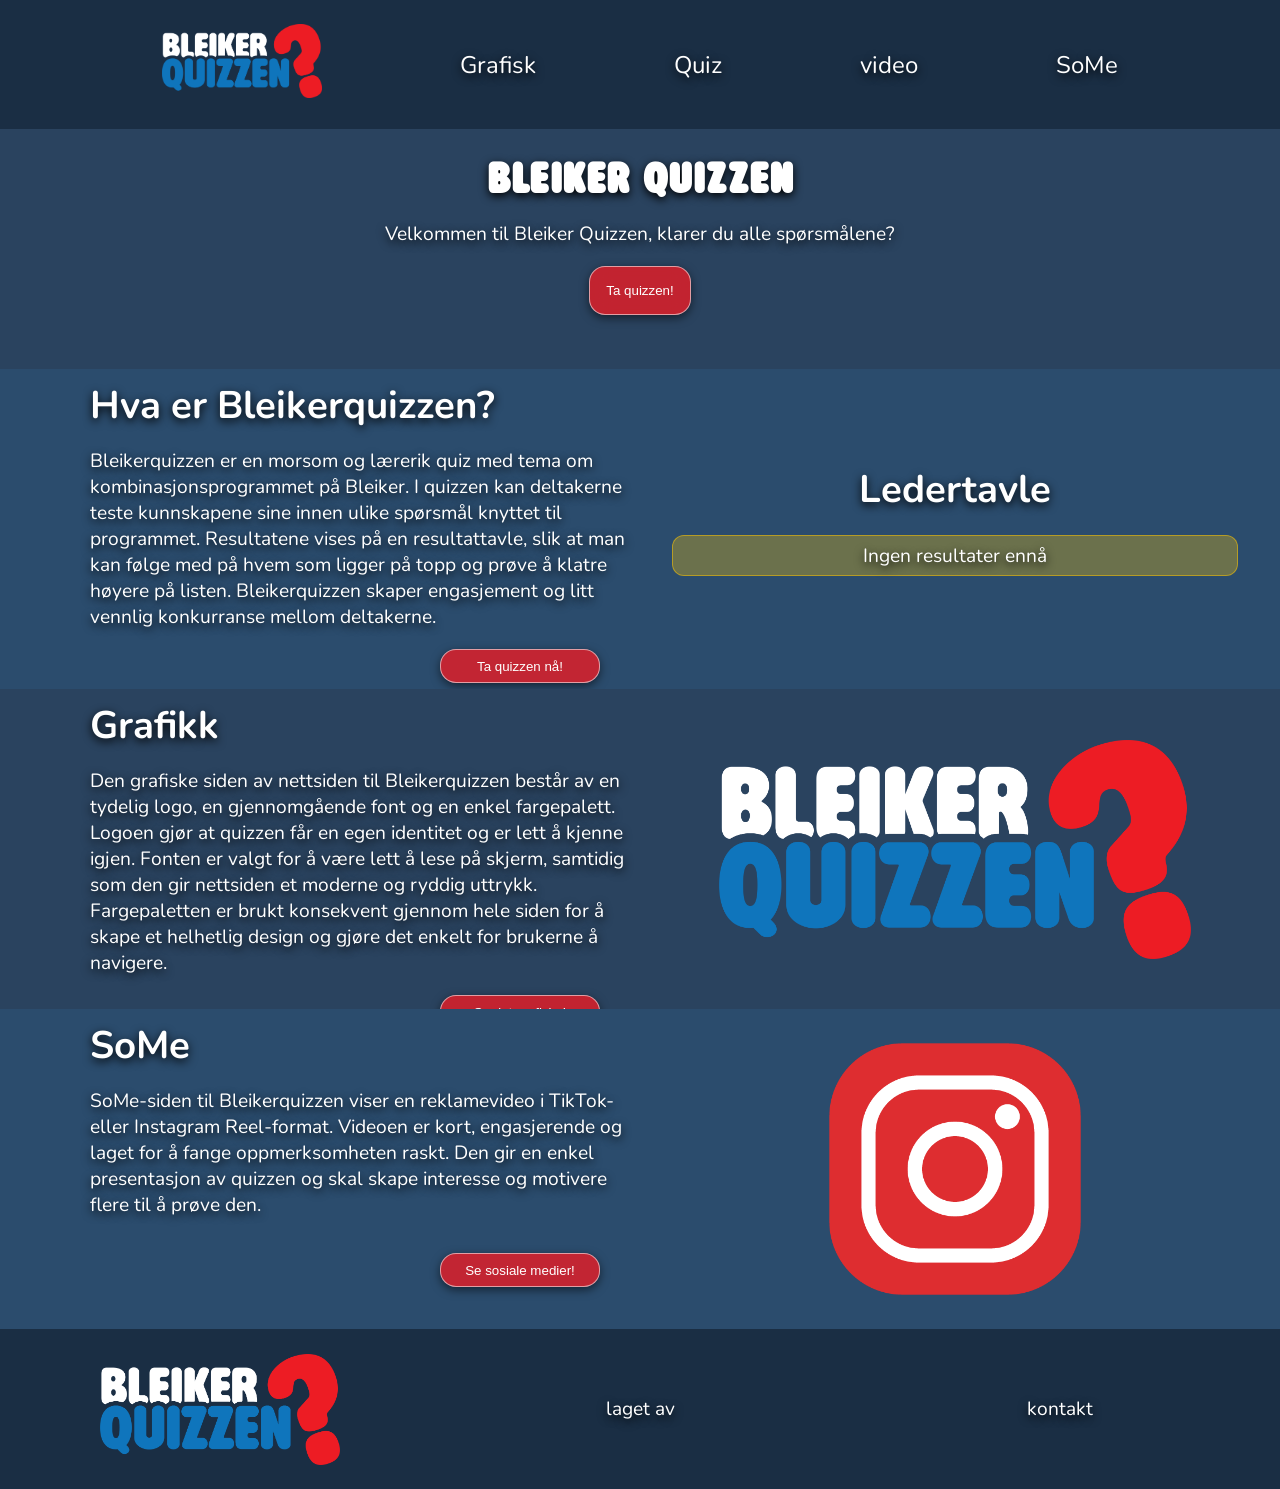
==== index.html @ 2717320d "added new info section" ====
<html lang="en">
  <head>
    <meta charset="UTF-8" />
    <meta name="viewport" content="width=device-width, initial-scale=1.0" />
    <title>Bleikerquizzen</title>
    <link rel="stylesheet" href="./css/main.css" />
    <script src="./js/script.js" defer></script>
  </head>

  <body>
    <ul>
      <li><a href="./index.html"><img src="../img/bleikerquizzen-lys.png" alt="" /></a></li>
      <li class="hoverline"><a href="./html/grafisk.html">Grafisk</a></li>
      <li class="hoverline"><a href="../html/quiz.html">Quiz</a></li>
      <li class="hoverline"><a href="./html/video.html">video</a></li>
      <li class="hoverline"><a href="./html/SoMe.html">SoMe</a></li>
    </ul>
    
    <div class="hero">
      <h1 id="mainheader">Bleiker Quizzen</h1>
      <p id="headerinfo">
        Velkommen til Bleiker Quizzen, klarer du alle spørsmålene?
      </p>

      <div id="herobuttons">
        <button><a href="./html/quiz.html">Ta quizzen!</a></button>
      </div>
    </div>



    <div class="info">
      <div id="infoLeft">
        <h1>Hva er Bleikerquizzen?</h1>
        <p>
            Bleikerquizzen er en morsom og lærerik quiz med tema om kombinasjonsprogrammet på Bleiker. I quizzen kan deltakerne
            teste kunnskapene sine innen ulike spørsmål knyttet til programmet. Resultatene vises på en resultattavle, slik at man
            kan følge med på hvem som ligger på topp og prøve å klatre høyere på listen. Bleikerquizzen skaper engasjement og litt
            vennlig konkurranse mellom deltakerne.
        </p>
        <button><a href="./html/quiz.html">Ta quizzen nå!</a></button>
      </div>
        <div id="infoRight">
          <div id="homeleaderboard">
            <h1>Ledertavle</h1>
            <ol id="homeLeaderboardList"></ol>
          </div>
        </div>
    </div>


    <div class="info" id="info2">
          <div id="infoLeft">
            <h1>Grafikk</h1>
            <p>
              Den grafiske siden av nettsiden til Bleikerquizzen består av en tydelig logo, en gjennomgående font og en enkel
              fargepalett. Logoen gjør at quizzen får en egen identitet og er lett å kjenne igjen. Fonten er valgt for å være lett å
              lese på skjerm, samtidig som den gir nettsiden et moderne og ryddig uttrykk. Fargepaletten er brukt konsekvent gjennom
              hele siden for å skape et helhetlig design og gjøre det enkelt for brukerne å navigere.
            </p>
            <button><a href="./html/grafisk.html">Se det grafiske!</a></button>
          </div>
            <div id="infoRight">
              <img src="./img/bleikerquizzen-lys.png" alt="">
            </div>
        </div>

    <div class="info" id="info">
          <div id="infoLeft">
            <h1>SoMe</h1>
            <p>
              SoMe-siden til Bleikerquizzen viser en reklamevideo i TikTok- eller Instagram Reel-format. Videoen er kort, engasjerende
              og laget for å fange oppmerksomheten raskt. Den gir en enkel presentasjon av quizzen og skal skape interesse og motivere
              flere til å prøve den.
            </p>
            <button><a href="./html/SoMe.html">Se sosiale medier!</a></button>
          </div>
            <div id="infoRight2">
              <img src="./img/instagram-red.png" alt="">
            </div>
        </div>



    <footer>
      <div id="footerLeft">
        <img src="./img/bleikerquizzen-lys.png" alt="" />
      </div>

      <div id="footerMiddle">
        <a href="">laget av</a>
      </div>

      <div id="footerRight">
        <a href="">kontakt</a>
      </div>
    </footer>
</body>
</html>
---- css/main.css ----
body {
    margin: 0;
    background-color: var(--maincolor1);
    color: white;
    font-family: 'nunito';
    font-size: 1.2rem;
    text-shadow: 0 3px 10px black;
}

* {
    box-sizing: border-box;
}


:root {
    --header-footer: rgb(26, 46, 68);
    --maincolor1: rgb(42, 67, 95);
    --maincolor2: rgb(43, 76, 109);
}

@font-face {
    font-family:'nunito';
    src: url(../fonts/Nunito/Nunito-VariableFont_wght.ttf);
}



/* body {
    margin: 0;
    background: repeating-linear-gradient(
     45deg,
     var(--stripebgcol1),
     var(--stripebgcol1) 1vw,
     var(--stripebgcol2) 1vw,
     var(--stripebgcol2) 2vw);
    position: relative;
} */


img {
    width: 10rem;
}

ul {
    display: flex;
    flex-direction: row;
    background-color: var(--header-footer);
    list-style: none;
    justify-content: space-evenly;
    padding: 1.5rem;
    align-items: center;
    margin: 0;
}

a {
    text-decoration: none;
    color: white;
}

ul a {
    font-size: 1.5rem;
}


li {
    transition: 0.2s;
    position: relative;
}

li:hover {
    transform: scale(1.2);
}

#homeLeaderboardList li:hover,
#leaderboardList li:hover {
  transform: scale(1.05);
}

#homeLeaderboardList li:nth-child(1),
#leaderboardList li:nth-child(1) {
  background-color: rgba(255, 200, 0, 0.3);
  border: 1px solid rgba(255, 200, 0, 0.5);
}

#homeLeaderboardList li:nth-child(2),
#leaderboardList li:nth-child(2) {
  background-color: rgba(180, 180, 180, 0.3);
  border: 1px solid rgba(180, 180, 180, 0.5);
}

#homeLeaderboardList li:nth-child(3),
#leaderboardList li:nth-child(3) {
  background-color: rgba(180, 100, 30, 0.3);
  border: 1px solid rgba(180, 100, 30, 0.5);
}

.hoverline::after {
    content: '';
    position: absolute;
    left: 50%;
    bottom: -5px;
    width: 0%;
    transform: translateX(-50%);
    height: 1px;
    background-color: white;
    transition: width 0.6s ease;
}

.hoverline:hover::after {
    width: 100%;
}


.hero {
    height: 15rem;
    width: 100%;
    background-color: var(--maincolor1);
    text-align: center;
    justify-content: center;
    padding: 10px 100px;
}

#herobuttons {
    justify-content: center;
    display: flex;
    gap: 50px;
}

#mainheader {
    font-family: 'alphabetsoup';
}



.info {
    width: 100%;
    height: 20rem;
    background-color: var(--maincolor2);
    backdrop-filter: blur(2px);
    padding: 10px;
    display: flex;
}

#infoRight img {
    width: 75%;
} 

#infoRight2 img {
    width: 40%;
}


#info2 {
    background-color: var(--maincolor1);
}

#infoLeft h1 {
    margin: 0rem 0rem 1rem 5rem;
}

#infoLeft p {
    margin-top: 0;
    margin-left: 5rem;
}

#infoLeft {
    width: 50%;
    height: 100%;
    display: flex;
    flex-direction: column;
}

#infoLeft button {
    width: 10rem;
    height: 2rem;
    margin-top: auto;
    margin-right: 2.5rem;
    margin-bottom: 2rem;
    align-self: flex-end;
}

#infoRight, #infoRight2 {
    display: flex;
    width: 50%;
    justify-content: center;
    align-items: center;
}

#homeleaderboard {
    display: flex;
    flex-direction: column;
}

#homeleaderboard h1 {
    margin: 0rem;
}



footer {
    display: flex;
    background-color: var(--header-footer);
    margin-top: auto;
    height: 10rem;
    text-align: center;
    align-items: center;
    padding: 10px;
}


#footerleft img {
    width: 15rem;
}

#footerLeft,
#footerMiddle,
#footerRight {
    height: 100%;
    width:calc(100%/3);
    display: flex;
    align-items: center;
    justify-content: center;
}


button a {
    color: rgb(255, 255, 255);
}

button {
    border-radius: 1rem;
    padding: 1rem;
    display: flex;
    justify-content: center;
    align-items: center;
    transition: 0.2s;
    background-color: #ed1c23c7;
    border: 1.5px solid rgba(255, 255, 255, 0.553);
    backdrop-filter: blur(10px);
    color: white;
    box-shadow: 0 3px 10px rgba(0, 0, 0, 0.537);
}

button:hover {
    cursor: pointer;
    transform: scale(1.1);
}


#homeleaderboard {
  width: 100%;
  padding: 1rem 2rem;
  text-align: center;
}

#homeleaderboard h2 {
  font-size: 1.8rem;
  margin-bottom: 1rem;
}

#homeLeaderboardList {
  list-style: none;
  padding: 0;
  display: flex;
  flex-direction: column;
  gap: 0.5rem;
}

#homeLeaderboardList li {
  font-size: 1.2rem;
  background-color: rgba(255,255,255,0.1);
  border-radius: 0.75rem;
  padding: 0.4rem 1.5rem;
  display: flex;
  justify-content: space-between;
}

/*//////////////////////////////////////////////////////////////////////////////////////*/



.quizhero {
    width: 100%;
    height: fit-content;
    min-height: 55rem;
    background-color: var(--maincolor1);
    display: flex;
    flex-direction: column;
    text-align: center;
    padding: 2rem;
}

.quizhero p, h1 {
    margin: 1rem;
}

.quizhero p {font-size: 2rem;}
.quizhero h1 {font-size: 4rem; margin: 10px;}

#quiz {
    display: flex;
    justify-content: center;
    width: 100%;
}

#quizbuttons {
    padding-top: 2rem;
    display: flex;
    flex-wrap: wrap;
    gap: 2rem;
    width: fit-content;
    max-width: 60rem;
    min-width: 40rem;
    justify-content: center;
}

#quizbuttons button {
  border-radius: 1rem;
  font-size: 1.8rem;
  width: 20rem;
  max-width: 20rem;
  height: fit-content;
  padding: 1rem;
}

#next {
    display: flex;
    justify-content: flex-end;
    padding-right: 5rem;
}

#next button {
    width: 10rem;
    font-size: 2rem;
}

.correct {
    background-color: rgba(52, 143, 217, 0.75);
}

.wrong {
    background-color: rgb(146, 146, 146);
}

/* leaderboard */


#nameentry {
  display: flex;
  flex-direction: column;
  align-items: center;
  gap: 1rem;
  margin: 1.5rem 0;
}

#nameInput {
  font-size: 1.5rem;
  padding: 0.75rem 1.25rem;
  border-radius: 1rem;
  border: 1.5px solid rgba(255,255,255,0.4);
  background-color: rgba(255,255,255,0.1);
  color: white;
  text-align: center;
  outline: none;
  font-family: 'nunito';
}

#nameInput::placeholder {
  color: rgba(255,255,255,0.5);
}

#leaderboard {
  margin-top: 2rem;
}

#leaderboardList {
  list-style: none;
  padding: 0;
  display: flex;
  flex-direction: column;
  align-items: center;
  gap: 0.5rem;
  margin-bottom: 1.5rem;
}

#leaderboardList li {
  font-size: 1.5rem;
  background-color: rgba(255,255,255,0.1);
  border-radius: 0.75rem;
  padding: 0.5rem 2rem;
  width: 20rem;
  display: flex;
  justify-content: space-between;
}

#leaderboardList li:first-child {
  background-color: rgba(255, 200, 0, 0.25);
  font-weight: bold;
}


/*//////////////////////////////////////////////*/


.grafiskhero {
    width: 100%;
    display: flex;
    flex-direction: column;
    align-items: center;
}

.logografisk {
    display: flex;
}

.grafiskhero img {
    margin: 2rem;
    width: 30rem;
}

#colorpallete {
    width: 100%;
    display: flex;
    gap: 2rem;
    background-color: var(--maincolor2);
    backdrop-filter: blur(5px);
    justify-content: center;
    padding: 2rem 0;
}

#colorpallete div {
    margin: 1rem;
    padding: 1.5rem;
    border-radius: 2rem;
    height: fit-content;
    width: 15rem;
    transition: 0.3s;
}

#colorpallete div:hover {
    transform: scale(1.1);
}

#color1 {background-color: #ed1c24;}

#color2 {background-color: #1c75bc;}

#color3 {background-color: #000000;}

#color4 {
    background-color: #ffffff;
    color: black;
    text-shadow: 0 3px 10px rgba(0, 0, 0, 0.403);
}


@font-face {
  font-family: 'alphabetsoup';
  src: url('../fonts/t.h.alphabetsoupregular.ttf');
}

.fontgrafisk {
    justify-content: center;
    display: flex;
    gap: 5rem;
}

#alphabetsoup {
    font-family: 'alphabetsoup';
}

#nunito {
    font-family: 'nunito';
}

/*//////////////////////////////////////////////////////////*/

.videohero {
    display: flex;
    flex-direction: column;
    align-items: center;
    padding: 2rem;
}

.videohero iframe {
    width: calc(426px * 2);
    height: calc(240px * 2);
}


/* ///////////////////////////////////////////////////////// */

.somehero {
    display: flex;
    flex-direction: column;
    justify-content: center;
    align-items: center;
    padding-bottom: 5rem;
}
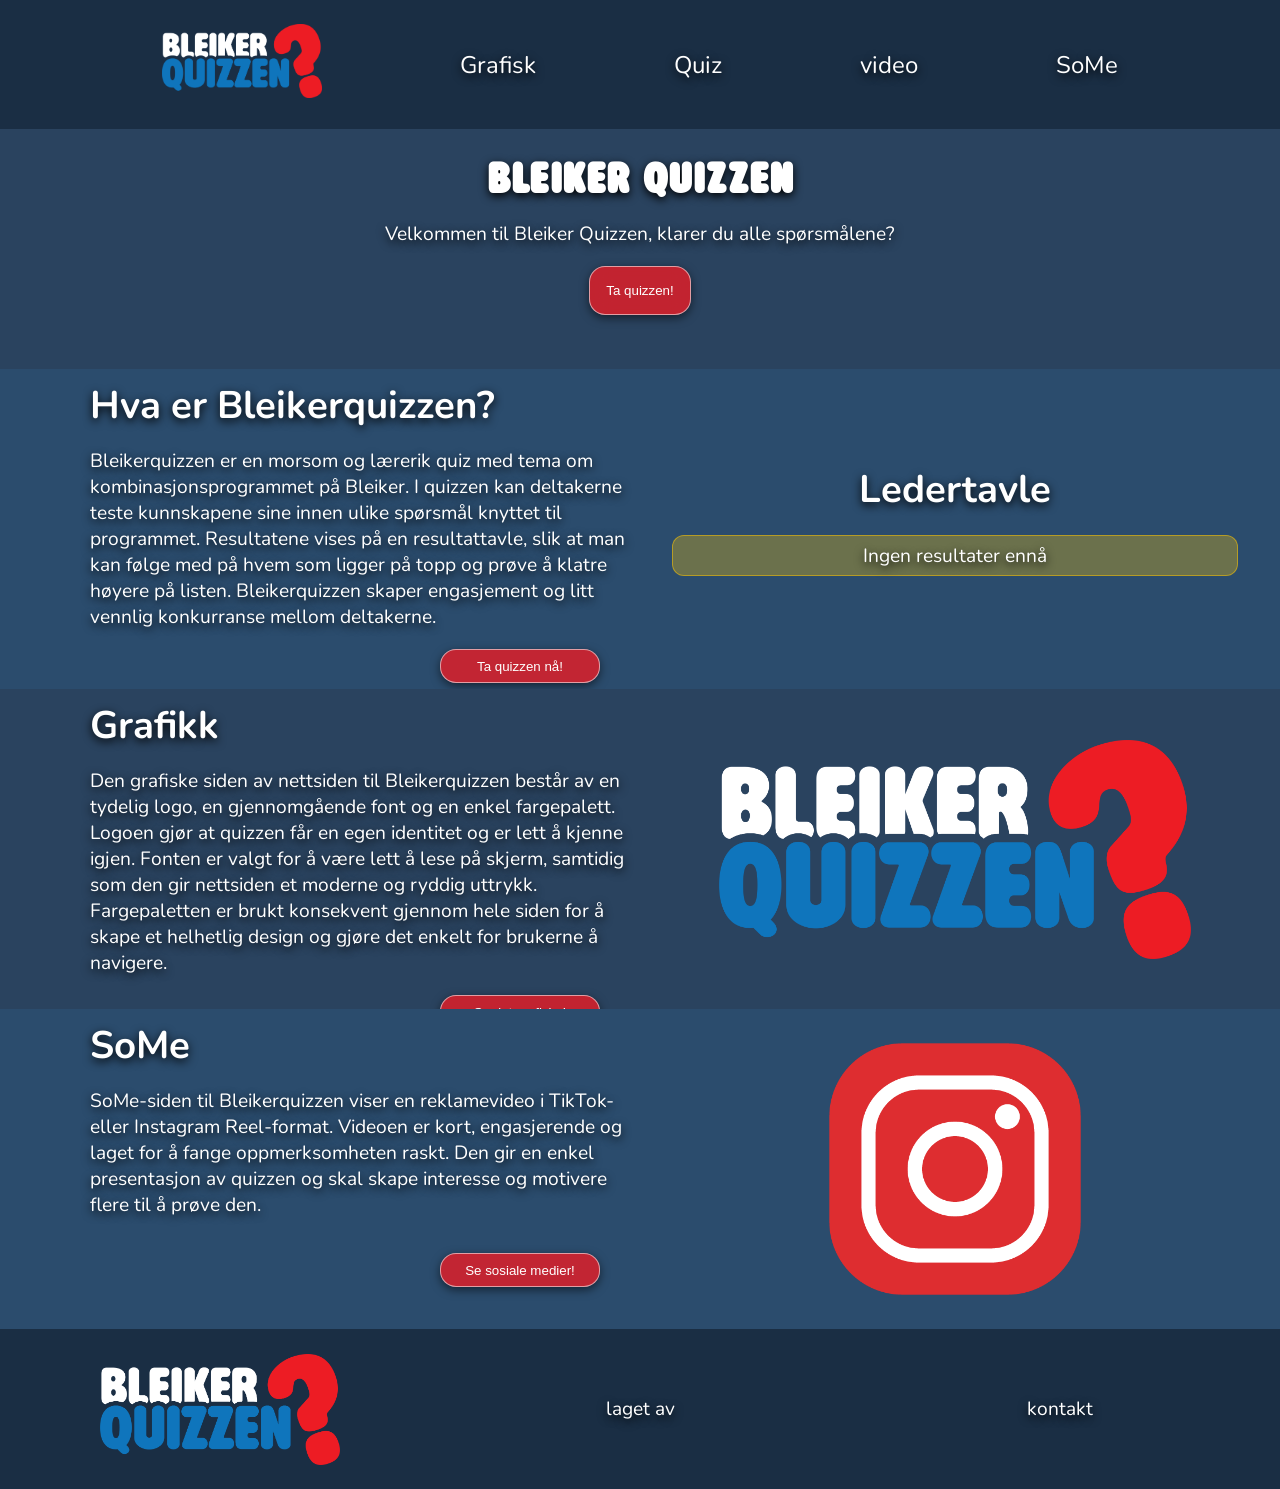
==== commit ec127593: "Merge branch 'homepageBranch'" ====
--- a/index.html
+++ b/index.html
@@ -3,13 +3,14 @@
     <meta charset="UTF-8" />
     <meta name="viewport" content="width=device-width, initial-scale=1.0" />
     <title>Bleikerquizzen</title>
+    <link rel="shortcut icon" href="/img/favicon.png" type="image/x-icon">
     <link rel="stylesheet" href="./css/main.css" />
     <script src="./js/script.js" defer></script>
   </head>
 
   <body>
     <ul>
-      <li><a href="./index.html"><img src="../img/bleikerquizzen-lys.png" alt="" /></a></li>
+      <li><a href="./index.html"><img src="/img/bleikerquizzen-lys.png" alt="" /></a></li>
       <li class="hoverline"><a href="./html/grafisk.html">Grafisk</a></li>
       <li class="hoverline"><a href="../html/quiz.html">Quiz</a></li>
       <li class="hoverline"><a href="./html/video.html">video</a></li>
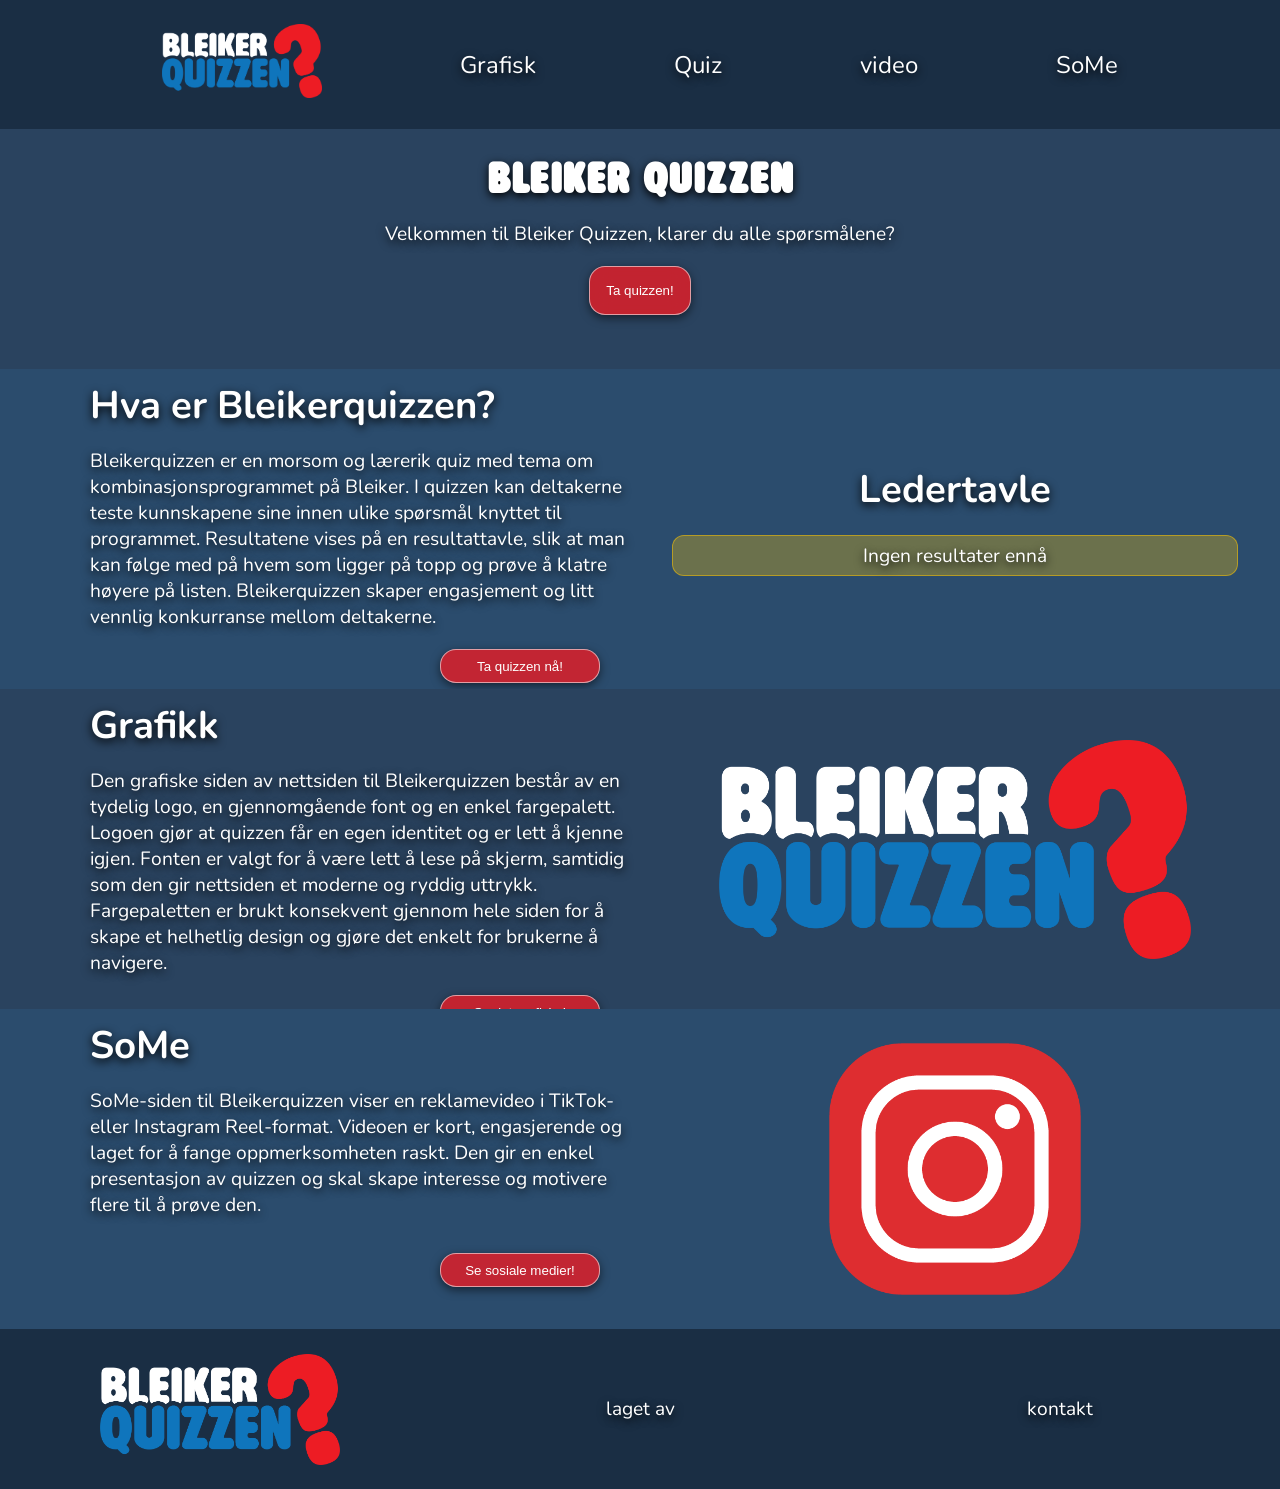
==== commit 2db9b00b: "navbar home fix" ====
--- a/index.html
+++ b/index.html
@@ -3,18 +3,18 @@
     <meta charset="UTF-8" />
     <meta name="viewport" content="width=device-width, initial-scale=1.0" />
     <title>Bleikerquizzen</title>
-    <link rel="shortcut icon" href="/img/favicon.png" type="image/x-icon">
+    <link rel="shortcut icon" href="./img/favicon.png" type="image/x-icon">
     <link rel="stylesheet" href="./css/main.css" />
     <script src="./js/script.js" defer></script>
   </head>
 
   <body>
     <ul>
-      <li><a href="./index.html"><img src="/img/bleikerquizzen-lys.png" alt="" /></a></li>
-      <li class="hoverline"><a href="./html/grafisk.html">Grafisk</a></li>
-      <li class="hoverline"><a href="../html/quiz.html">Quiz</a></li>
-      <li class="hoverline"><a href="./html/video.html">video</a></li>
-      <li class="hoverline"><a href="./html/SoMe.html">SoMe</a></li>
+      <li><a href="./index.html"><img src="./img/bleikerquizzen-lys.png" alt="" /></a></li>
+      <li class="hoverline"><a href="/html/grafisk.html">Grafisk</a></li>
+      <li class="hoverline"><a href="/html/quiz.html">Quiz</a></li>
+      <li class="hoverline"><a href="/html/video.html">video</a></li>
+      <li class="hoverline"><a href="/html/SoMe.html">SoMe</a></li>
     </ul>
     
     <div class="hero">
--- a/css/main.css
+++ b/css/main.css
@@ -208,7 +208,7 @@
 }
 
 
-#footerleft img {
+#footerLeft img {
     width: 15rem;
 }
 
@@ -402,7 +402,7 @@
 /*//////////////////////////////////////////////*/
 
 
-.grafiskhero {
+.grafiskHero {
     width: 100%;
     display: flex;
     flex-direction: column;
@@ -413,7 +413,7 @@
     display: flex;
 }
 
-.grafiskhero img {
+.grafiskHero img {
     margin: 2rem;
     width: 30rem;
 }
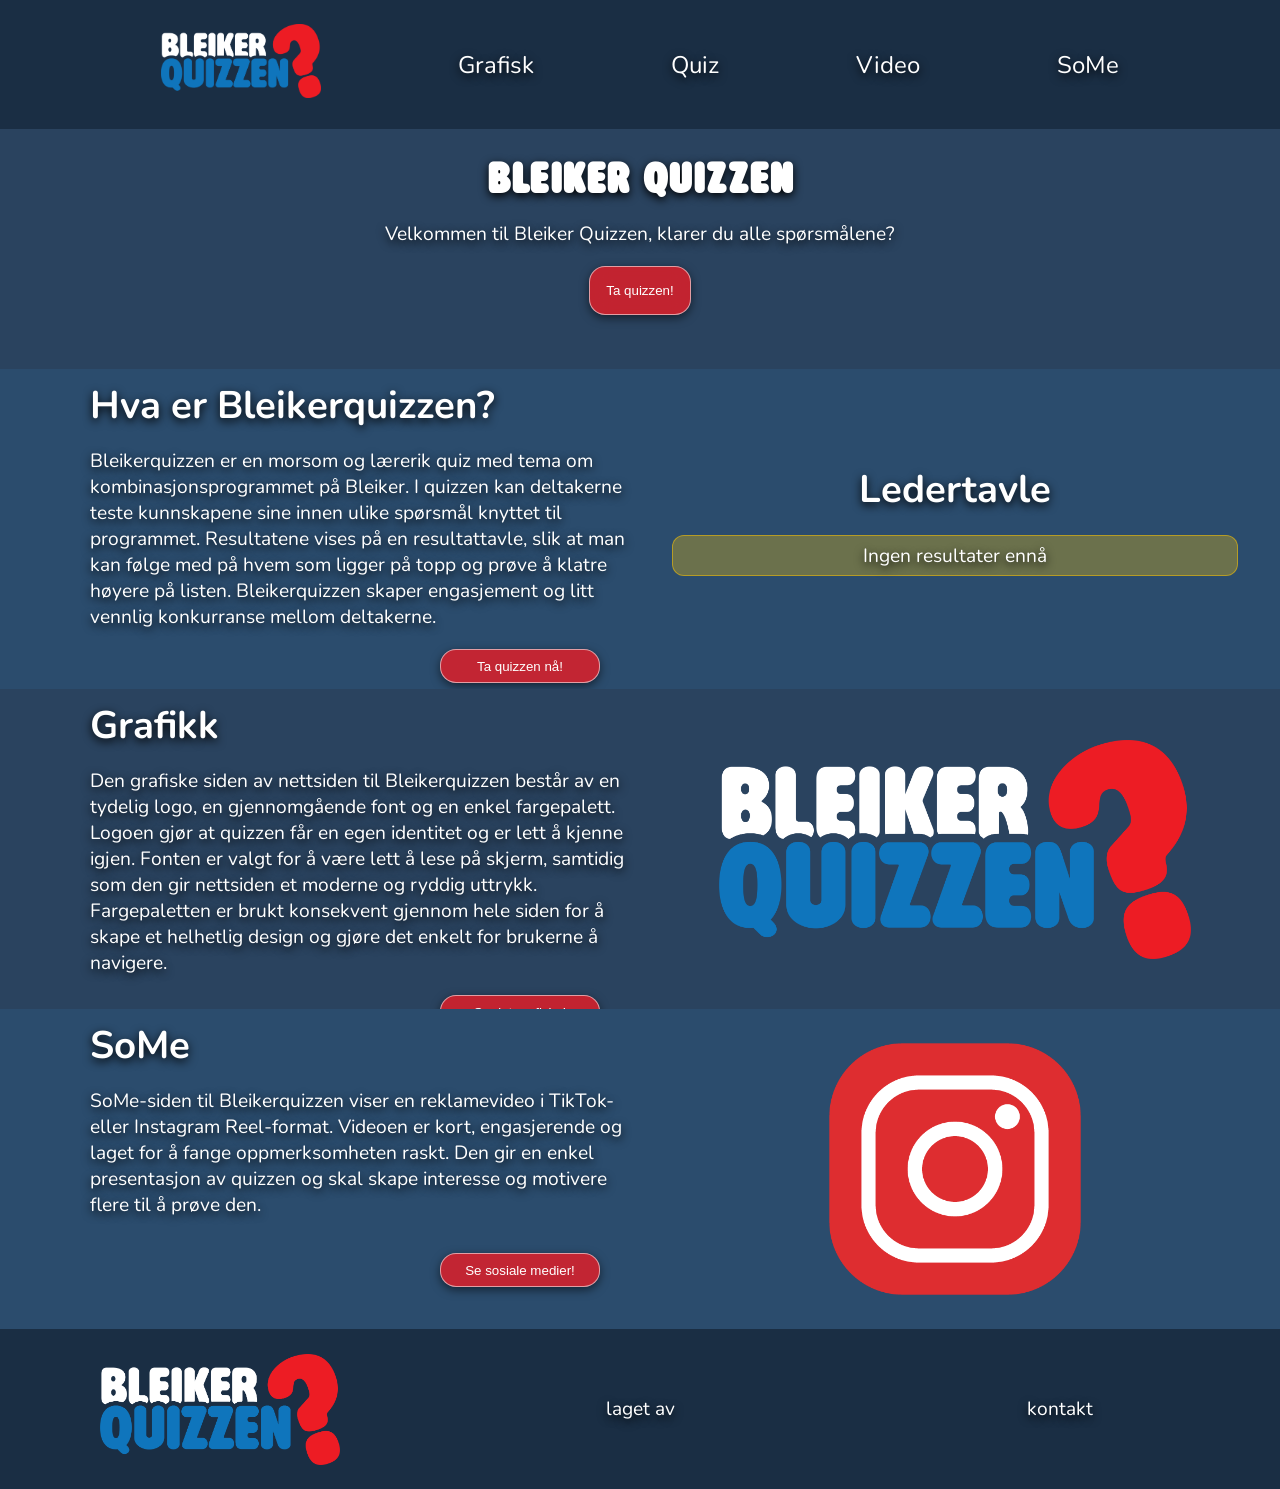
==== commit f6c414a9: "v in video now big" ====
--- a/index.html
+++ b/index.html
@@ -11,10 +11,10 @@
   <body>
     <ul>
       <li><a href="./index.html"><img src="./img/bleikerquizzen-lys.png" alt="" /></a></li>
-      <li class="hoverline"><a href="/html/grafisk.html">Grafisk</a></li>
-      <li class="hoverline"><a href="/html/quiz.html">Quiz</a></li>
-      <li class="hoverline"><a href="/html/video.html">video</a></li>
-      <li class="hoverline"><a href="/html/SoMe.html">SoMe</a></li>
+      <li class="hoverline"><a href="./html/grafisk.html">Grafisk</a></li>
+      <li class="hoverline"><a href="./html/quiz.html">Quiz</a></li>
+      <li class="hoverline"><a href="./html/video.html">Video</a></li>
+      <li class="hoverline"><a href="./html/SoMe.html">SoMe</a></li>
     </ul>
     
     <div class="hero">
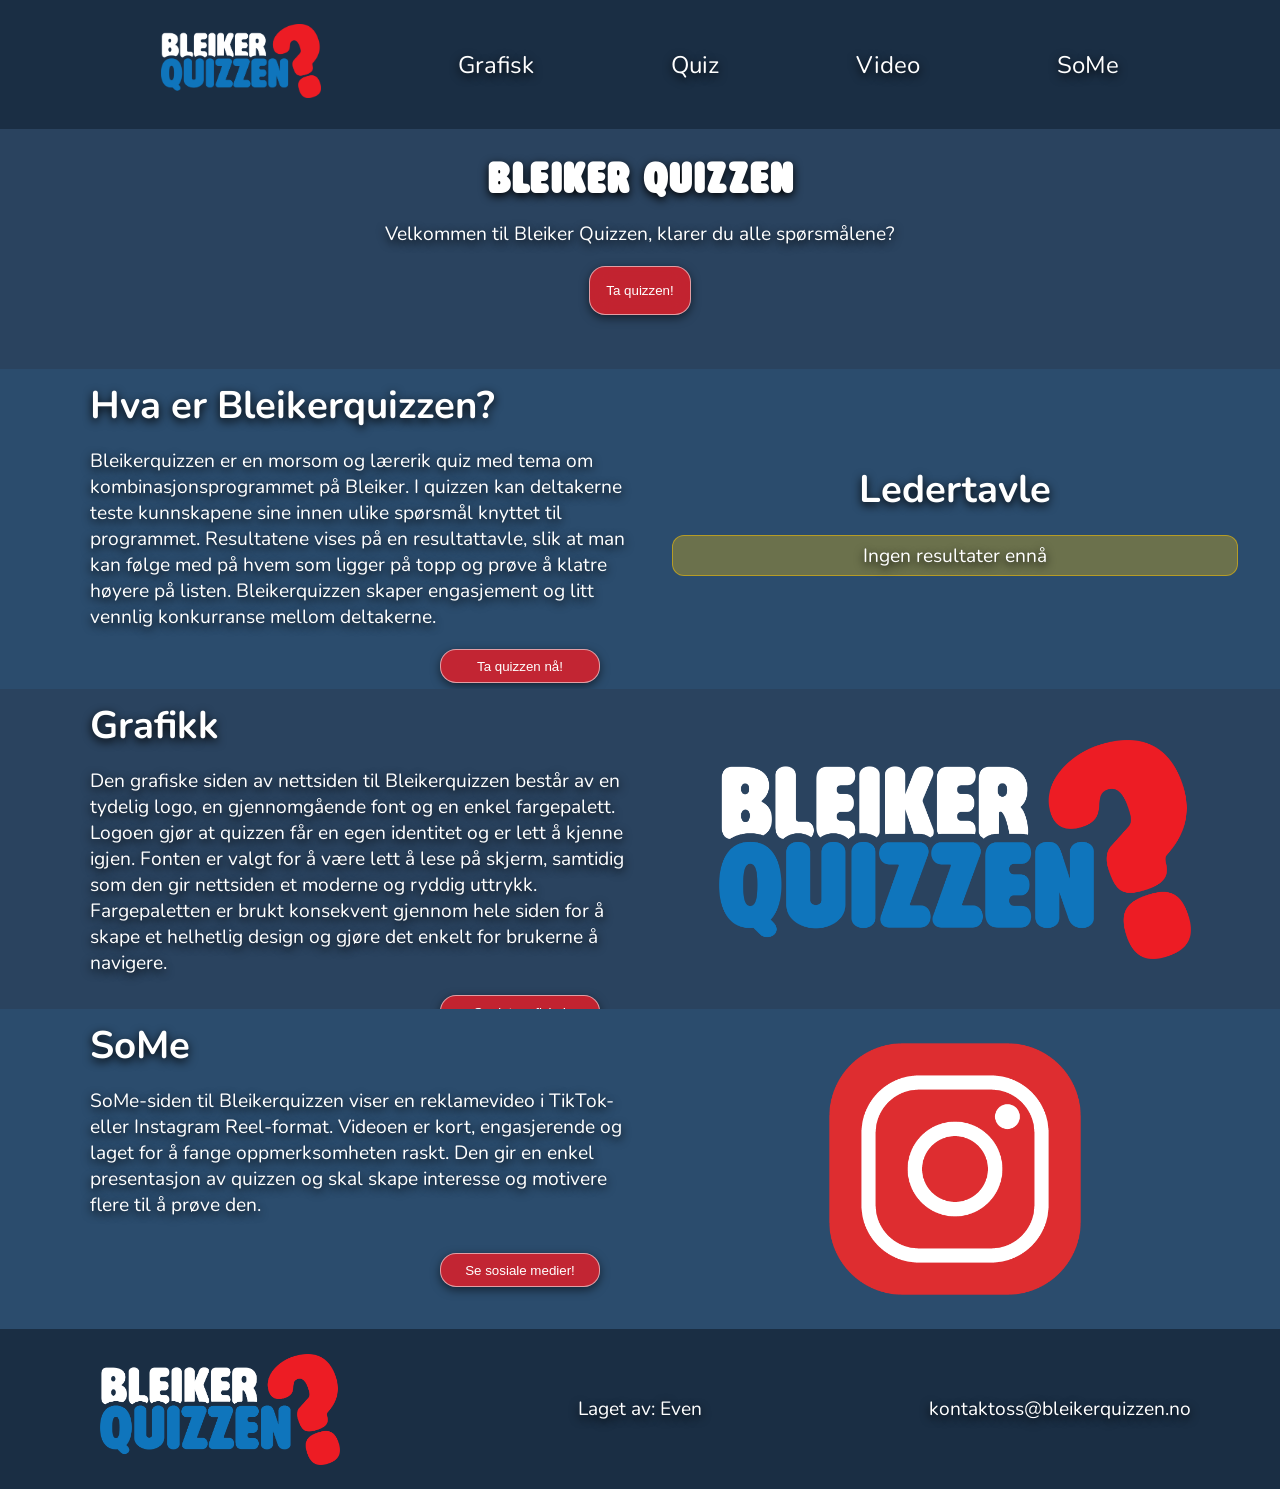
==== commit 8d79a032: "contact update" ====
--- a/index.html
+++ b/index.html
@@ -89,11 +89,11 @@
       </div>
 
       <div id="footerMiddle">
-        <a href="">laget av</a>
+        <a href="">Laget av: Even</a>
       </div>
 
       <div id="footerRight">
-        <a href="">kontakt</a>
+        <a href="">kontaktoss@bleikerquizzen.no</a>
       </div>
     </footer>
 </body>
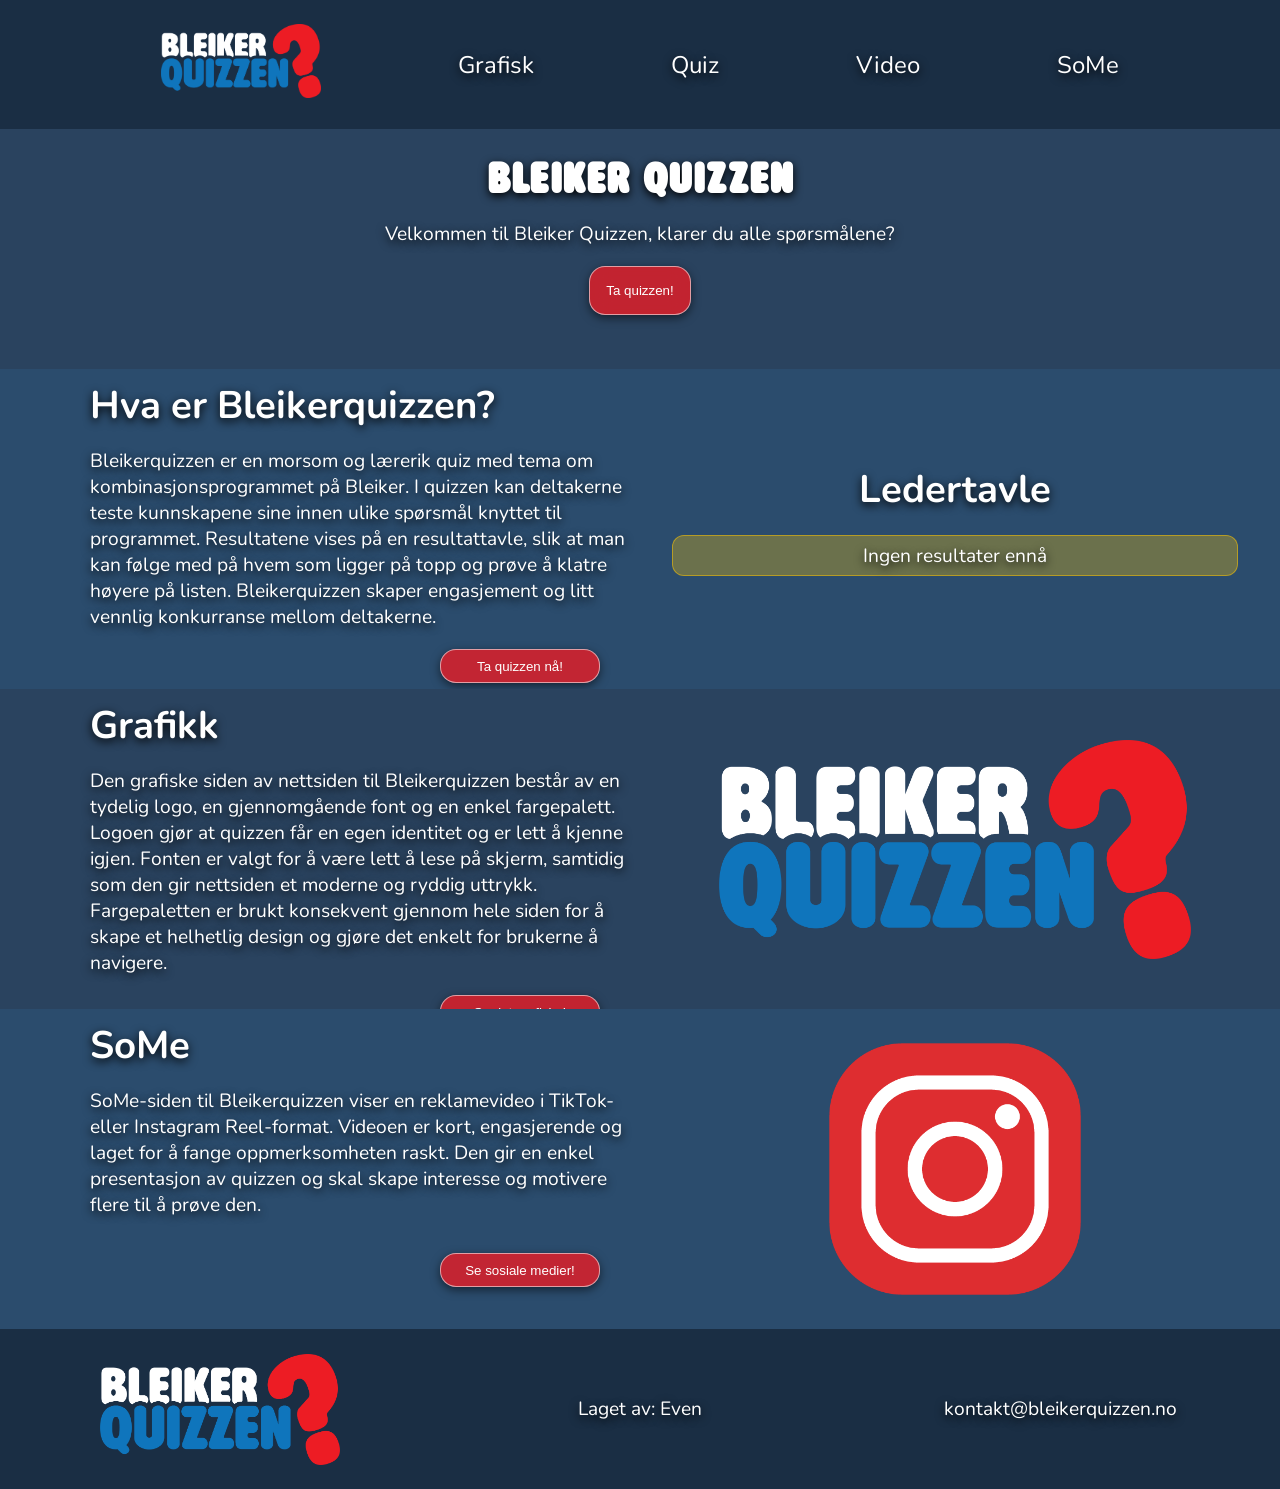
==== commit 397dc7a5: "updated contact" ====
--- a/index.html
+++ b/index.html
@@ -93,7 +93,7 @@
       </div>
 
       <div id="footerRight">
-        <a href="">kontaktoss@bleikerquizzen.no</a>
+        <a href="">kontakt@bleikerquizzen.no</a>
       </div>
     </footer>
 </body>
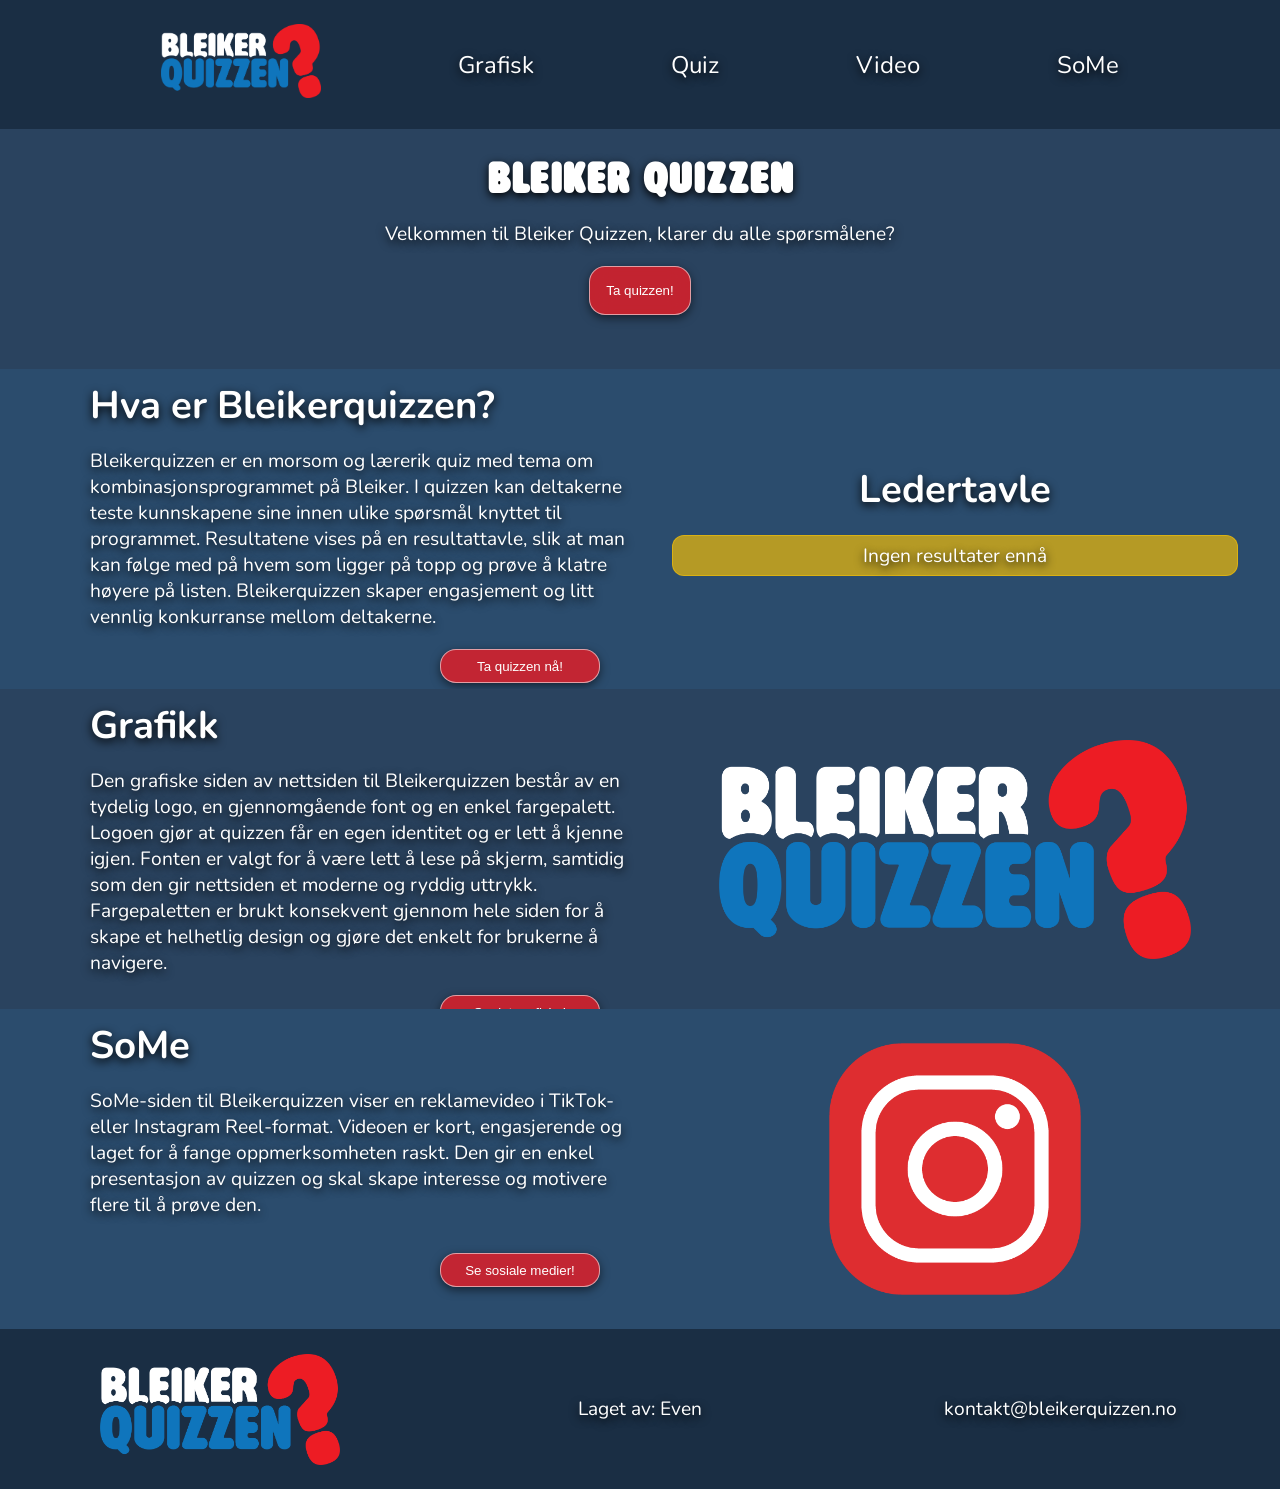
==== commit bdce4a71: "mailto:kontakt@bleikerquizzen.no" ====
--- a/index.html
+++ b/index.html
@@ -93,7 +93,7 @@
       </div>
 
       <div id="footerRight">
-        <a href="">kontakt@bleikerquizzen.no</a>
+        <a href="mailto:kontakt@bleikerquizzen.no">kontakt@bleikerquizzen.no</a>
       </div>
     </footer>
 </body>
--- a/css/main.css
+++ b/css/main.css
@@ -78,19 +78,19 @@
 
 #homeLeaderboardList li:nth-child(1),
 #leaderboardList li:nth-child(1) {
-  background-color: rgba(255, 200, 0, 0.3);
+  background-color: rgba(254, 195, 0, 0.66);
   border: 1px solid rgba(255, 200, 0, 0.5);
 }
 
 #homeLeaderboardList li:nth-child(2),
 #leaderboardList li:nth-child(2) {
-  background-color: rgba(180, 180, 180, 0.3);
+  background-color: rgba(180, 180, 180, 0.51);
   border: 1px solid rgba(180, 180, 180, 0.5);
 }
 
 #homeLeaderboardList li:nth-child(3),
 #leaderboardList li:nth-child(3) {
-  background-color: rgba(180, 100, 30, 0.3);
+  background-color: rgba(180, 100, 30, 0.492);
   border: 1px solid rgba(180, 100, 30, 0.5);
 }
 
@@ -394,7 +394,7 @@
 }
 
 #leaderboardList li:first-child {
-  background-color: rgba(255, 200, 0, 0.25);
+  background-color: rgba(222, 167, 16, 0.66);
   font-weight: bold;
 }
 
@@ -490,10 +490,17 @@
 
 /* ///////////////////////////////////////////////////////// */
 
-.somehero {
+.somehero, .videohero {
     display: flex;
     flex-direction: column;
     justify-content: center;
     align-items: center;
     padding-bottom: 5rem;
+    text-align: center;
+}
+
+.somehero p, .videohero p {
+    width: 50rem;
+    padding-top: 2rem;
+    padding-bottom: 2rem;
 }
